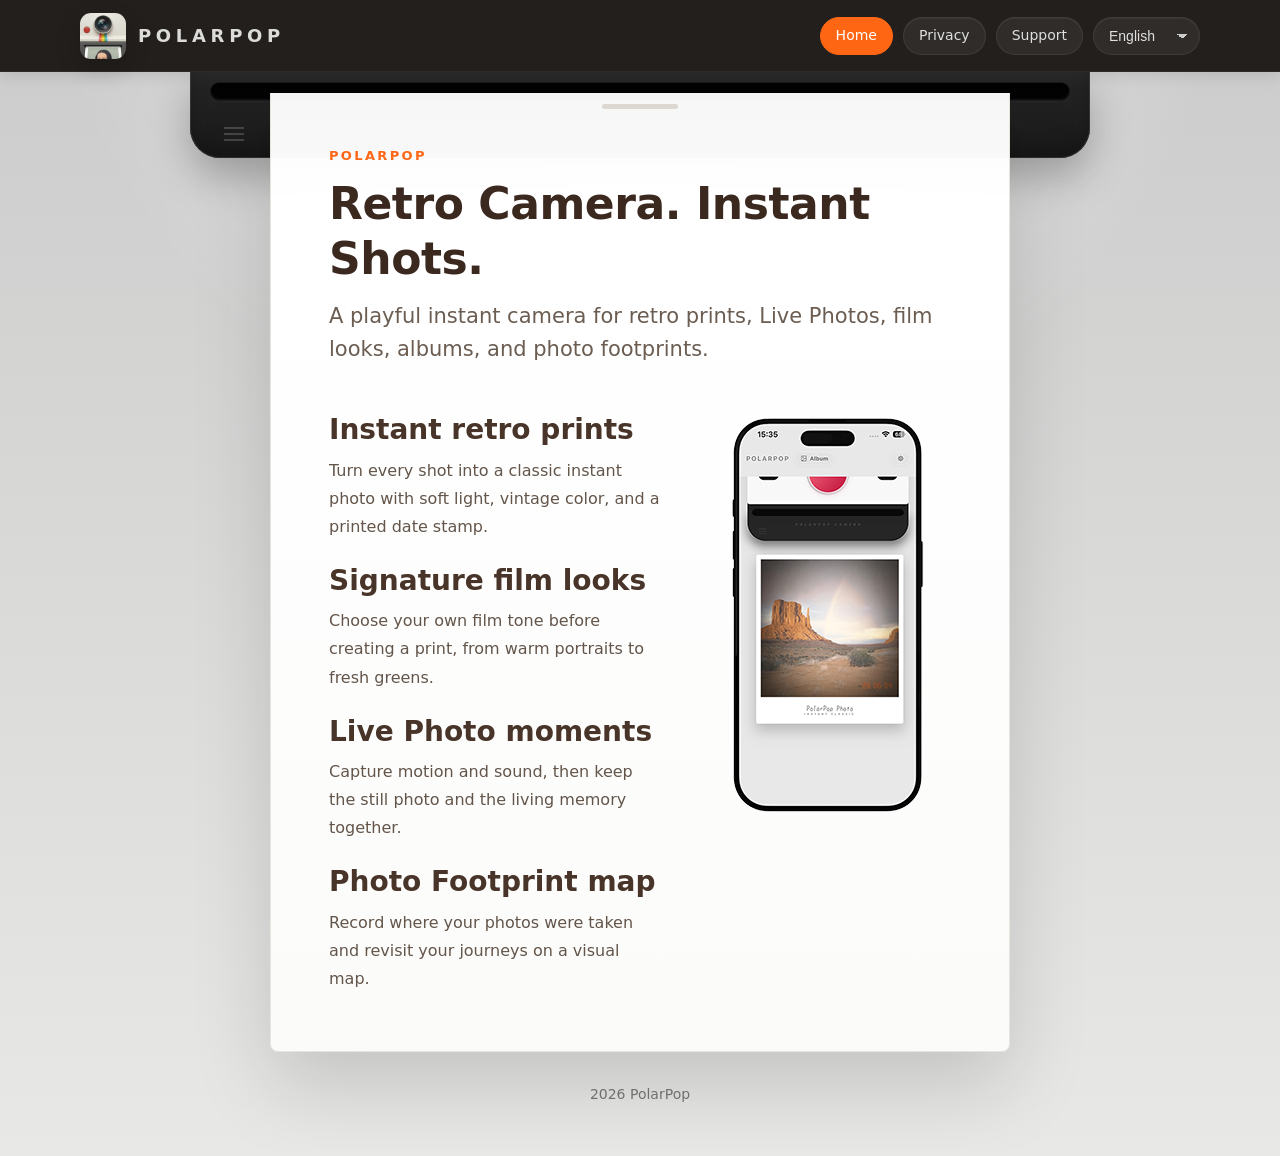
==== index.html @ f8a4aecf "Add files via upload" ====
<!doctype html>
<html lang="en">
<head>
  <meta charset="utf-8">
  <meta name="viewport" content="width=device-width, initial-scale=1">
  <title>PolarPop</title>
  <link rel="icon" href="assets/ios_app_icon.png">
  <link rel="stylesheet" href="style.css">
</head>
<body data-initial-view="home">
  <main class="page">
    <header class="topbar">
      <a class="brand" href="index.html" data-view-link="home" aria-label="PolarPop">
        <img src="assets/ios_app_icon.png" alt="">
        <span class="wordmark">POLARPOP</span>
      </a>
      <nav class="nav" aria-label="Site">
        <a href="index.html" data-view-link="home" data-copy="homeNav">Home</a>
        <a href="privacy.html" data-view-link="privacy" data-copy="privacyNav">Privacy</a>
        <a href="support.html" data-view-link="support" data-copy="supportNav">Support</a>
        <label class="language">
          <select id="languageSelect" aria-label="Language"></select>
        </label>
      </nav>
    </header>

    <section class="slot-stage" aria-live="polite">
      <div class="output-dock" aria-hidden="true">
        <div class="dock-face"></div>
        <div class="dock-wordmark">POLARPOP CAMERA</div>
      </div>

      <div class="paper-track">
        <article id="paperSheet" class="photo-paper">
          <div id="paperContent"></div>
        </article>
      </div>

      <div class="output-mouth"></div>
    </section>

    <footer class="footer">
      <span>2026 PolarPop</span>
    </footer>
  </main>
  <script src="site.js"></script>
</body>
</html>
---- style.css ----
:root {
  --bg: #d8d8d8;
  --paper: #fbfbfa;
  --ink: #483d35;
  --muted: #666;
  --line: #e7e3dd;
  --orange: #ff6614;
  --slot: #181818;
  --slot-deep: #050505;
  --shadow: 0 30px 80px rgba(0, 0, 0, 0.22);
  --track-pad-x: 80px;
  --track-pad-bottom: 100px;
}

* {
  box-sizing: border-box;
}

body {
  margin: 0;
  min-height: 100vh;
  background:
    radial-gradient(circle at 50% -8rem, rgba(255, 255, 255, 0.7), transparent 38rem),
    linear-gradient(180deg, #cbcbcb 0%, #e8e8e6 100%);
  color: var(--ink);
  font-family: Inter, ui-sans-serif, system-ui, -apple-system, BlinkMacSystemFont, "Segoe UI", sans-serif;
  overflow-x: hidden;
}

a {
  color: inherit;
}

.page {
  width: min(1120px, calc(100% - 32px));
  margin: 0 auto;
  padding: 0 0 54px;
}

.topbar {
  position: relative;
  z-index: 20;
  display: flex;
  align-items: center;
  justify-content: space-between;
  gap: 18px;
  min-height: 72px;
  margin-bottom: 0;
  padding: 0 max(16px, calc((100vw - 1120px) / 2));
  background: #221f1c;
  border-bottom: 1px solid rgba(255, 255, 255, 0.05);
  box-shadow: 0 4px 15px rgba(0, 0, 0, 0.1);
  
  /* Full-width breakout */
  width: 100vw;
  left: 50%;
  right: 50%;
  margin-left: -50vw;
  margin-right: -50vw;
}

.brand {
  display: flex;
  align-items: center;
  gap: 12px;
  text-decoration: none;
}

.brand img {
  display: block;
  width: 46px;
  height: 46px;
  border-radius: 24%;
  box-shadow: 0 10px 24px rgba(0, 0, 0, 0.18);
}

.wordmark {
  letter-spacing: 0.26em;
  font-weight: 850;
  font-size: 18px;
  color: #dbdbd9;
}

.nav {
  display: flex;
  align-items: center;
  justify-content: flex-end;
  gap: 10px;
  flex-wrap: wrap;
}

.nav a,
.language select {
  min-height: 38px;
  border: 1px solid rgba(255, 255, 255, 0.08);
  border-radius: 999px;
  background: rgba(255, 255, 255, 0.06);
  color: rgba(255, 255, 255, 0.85);
  padding: 9px 15px;
  font-size: 14px;
  text-decoration: none;
  box-shadow: inset 0 1px 0 rgba(255, 255, 255, 0.05);
  transition: all 0.2s ease;
}

.nav a:hover,
.language select:hover {
  background: rgba(255, 255, 255, 0.12);
  color: #ffffff;
  border-color: rgba(255, 255, 255, 0.15);
}

.nav a.is-active {
  background: var(--orange);
  border-color: var(--orange);
  color: #fff;
}

.language select {
  appearance: none;
  padding-right: 34px;
  background-image: linear-gradient(45deg, transparent 50%, #ccc 50%), linear-gradient(135deg, #ccc 50%, transparent 50%);
  background-position: calc(100% - 17px) 16px, calc(100% - 12px) 16px;
  background-size: 5px 5px, 5px 5px;
  background-repeat: no-repeat;
}

.slot-stage {
  position: relative; /* Context for absolute output-mouth sibling */
  width: min(900px, 100%);
  margin: 0 auto;
  padding-top: 0;
}

.output-dock {
  position: relative;
  z-index: auto;
  width: 100%;
  min-height: 86px;
  overflow: visible;
  border-radius: 0 0 30px 30px;
  background:
    linear-gradient(180deg, rgba(255, 255, 255, 0.08), transparent 34%),
    linear-gradient(180deg, #292929 0%, #202020 52%, #1b1b1b 100%);
  box-shadow:
    0 18px 40px rgba(0, 0, 0, 0.26); /* Removed top inset highlight */
}

.output-dock::before {
  content: "";
  position: absolute;
  z-index: 14;
  inset: 0;
  border-radius: inherit;
  border: 1px solid rgba(255, 255, 255, 0.1);
  border-top: none; /* Make top edge flat and borderless to blend into header */
  pointer-events: none;
}

.output-mouth {
  position: absolute;
  right: 20px;
  top: 10px;
  left: 20px;
  height: 18px;
  pointer-events: none;
}

.output-mouth::before {
  content: "";
  position: absolute;
  z-index: 13; /* In front of paper (z-index 10) */
  top: 0;
  left: 0;
  right: 0;
  height: 10px;
  background: #030303;
  border-top-left-radius: 9px;
  border-top-right-radius: 9px;
  border: 1px solid #18191b;
  border-bottom: none;
  box-shadow: inset 0 4px 5px rgba(0, 0, 0, 0.98);
}

.output-mouth::after {
  content: "";
  position: absolute;
  z-index: 9; /* Behind paper (z-index 10) but in front of dock-face (z-index 8) */
  top: 9px;
  left: 0;
  right: 0;
  height: 9px;
  background: #030303;
  border-bottom-left-radius: 9px;
  border-bottom-right-radius: 9px;
  border: 1px solid #18191b;
  border-top: none;
  box-shadow:
    inset 0 -1px 2px rgba(255, 255, 255, 0.08),
    0 1px 2px rgba(255, 255, 255, 0.04);
}

.dock-face {
  position: absolute;
  z-index: 8; /* Behind bottom lip of slot (z-index 9) and paper (z-index 10) */
  top: 0;
  right: 0;
  bottom: 0;
  left: 0;
  border-radius: 0 0 30px 30px;
  background:
    linear-gradient(180deg, rgba(255, 255, 255, 0.04), transparent 22%),
    linear-gradient(180deg, #242424 0%, #1f1f1f 56%, #1a1a1a 100%);
  box-shadow:
    inset 0 -10px 20px rgba(0, 0, 0, 0.18); /* Removed top inset highlight */
  pointer-events: none;
}

.output-dock::after {
  content: "";
  position: absolute;
  z-index: 9; /* Behind paper (z-index 10) but in front of dock-face (z-index 8) */
  left: 34px;
  bottom: 17px;
  width: 20px;
  height: 14px;
  opacity: 0.18;
  background:
    linear-gradient(#fff, #fff) 0 0 / 20px 2px no-repeat,
    linear-gradient(#fff, #fff) 0 6px / 20px 2px no-repeat,
    linear-gradient(#fff, #fff) 0 12px / 20px 2px no-repeat;
}

.dock-wordmark {
  position: absolute;
  z-index: 9; /* Behind paper (z-index 10) but in front of dock-face (z-index 8) */
  right: 0;
  bottom: 24px;
  left: 0;
  color: rgba(255, 255, 255, 0.15);
  font-size: 11px;
  font-weight: 850;
  letter-spacing: 0.46em;
  text-align: center;
}

.paper-track {
  position: relative;
  z-index: 10;
  width: min(calc(760px + var(--track-pad-x) * 2), 100%);
  margin: -68px auto 0;
  padding: 0 var(--track-pad-x) var(--track-pad-bottom) var(--track-pad-x);
  overflow: hidden;
}

.photo-paper {
  position: relative;
  z-index: 7;
  transform-origin: top center;
  min-height: 570px;
  padding: clamp(38px, 5.4vw, 58px);
  border: 1px solid var(--line);
  border-top: none;
  border-radius: 0 0 8px 8px;
  background:
    linear-gradient(180deg, rgba(255, 255, 255, 0.96) 0%, #fff 18%, var(--paper) 100%);
  box-shadow:
    0 34px 80px rgba(0, 0, 0, 0.15),
    inset 0 1px 0 rgba(255, 255, 255, 0.92);
}

.photo-paper::before {
  content: "";
  position: absolute;
  top: 14px;
  left: 50%;
  width: 76px;
  height: 5px;
  transform: translateX(-50%);
  border-radius: 999px;
  background: #ddd9d2;
}

.photo-paper.is-printing {
  animation: printPaper 1050ms cubic-bezier(0.18, 0.86, 0.22, 1) both;
}

.paper-eyebrow {
  margin-bottom: 13px;
  color: var(--orange);
  font-size: 13px;
  font-weight: 850;
  letter-spacing: 0.18em;
  text-transform: uppercase;
}

.paper-heading {
  padding: 0 0 12px;
  border-bottom: none;
  margin-bottom: 20px;
}

.paper-heading h1 {
  margin: 0;
  color: #3b281f;
  font-size: clamp(28px, 4.5vw, 44px);
  line-height: 1.25;
  letter-spacing: -0.01em;
}

.paper-heading p {
  margin: 14px 0 0;
  max-width: 660px;
  color: #6b5d52;
  font-size: clamp(17px, 2.1vw, 21px);
  line-height: 1.58;
}

.meta {
  margin-top: 12px;
  color: #777;
  font-size: 14px;
}

.home-grid {
  display: grid;
  grid-template-areas:
    "header header"
    "main aside";
  grid-template-columns: 1.15fr 0.85fr;
  gap: 16px clamp(24px, 4vw, 44px);
  align-items: start;
}

.home-grid .paper-heading {
  grid-area: header;
}

.home-main {
  grid-area: main;
}

.home-aside {
  grid-area: aside;
}

.paper-hero {
  margin: 0;
  display: flex;
  justify-content: center;
  position: sticky;
  top: 24px;
}

.paper-hero img {
  display: block;
  max-width: 100%;
  height: auto;
}

.section-list {
  display: grid;
  gap: 24px;
}

.paper-section h2 {
  margin: 0 0 10px;
  color: #483428;
  font-size: clamp(22px, 2.6vw, 28px);
  line-height: 1.15;
}

.paper-section p {
  margin: 0;
  color: #63554a;
  font-size: 16px;
  line-height: 1.76;
}

@keyframes printPaper {
  0% {
    transform: translateY(-100%);
    filter: brightness(1.05);
  }
  100% {
    transform: translateY(0);
    filter: brightness(1);
  }
}

.footer {
  width: min(760px, calc(100% - 36px));
  margin: calc(34px - var(--track-pad-bottom)) auto 0;
  color: #777;
  font-size: 14px;
  display: flex;
  justify-content: center;
  gap: 16px;
  flex-wrap: wrap;
}

@media (prefers-reduced-motion: reduce) {
  .photo-paper.is-printing {
    animation: none;
  }
}

@media (max-width: 920px) {
  :root {
    --track-pad-x: 40px;
  }
}

@media (max-width: 760px) {
  :root {
    --track-pad-x: 18px;
    --track-pad-bottom: 60px;
  }

  .page {
    width: min(100% - 22px, 1120px);
    padding-top: 0;
  }

  .topbar {
    align-items: flex-start;
    flex-direction: column;
    padding: 16px var(--track-pad-x);
    min-height: auto;
    gap: 12px;
  }

  .nav {
    width: 100%;
    justify-content: flex-start;
  }

  .slot-stage {
    padding-top: 0;
  }

  .output-dock {
    min-height: 76px;
    border-radius: 0 0 24px 24px;
  }

  .output-mouth {
    right: 14px;
    left: 14px;
  }

  .paper-track {
    margin-top: -59px;
    padding-top: 0;
  }

  .dock-face {
    top: 0;
    border-radius: 0 0 24px 24px;
  }

  .dock-wordmark {
    font-size: 10px;
    letter-spacing: 0.36em;
  }

  .photo-paper {
    min-height: 540px;
    padding: 34px 24px;
    box-shadow:
      0 12px 24px rgba(0, 0, 0, 0.12),
      inset 0 1px 0 rgba(255, 255, 255, 0.92);
  }

  .paper-heading h1 {
    font-size: 42px;
  }

  .home-grid {
    grid-template-areas:
      "header"
      "aside"
      "main";
    grid-template-columns: 1fr;
    gap: 20px;
  }

  .paper-hero {
    position: static;
    margin: 8px 0 24px;
  }
}

@media (max-width: 480px) {
  :root {
    --track-pad-x: 16px;
    --track-pad-bottom: 40px;
  }

  .topbar {
    padding: 12px var(--track-pad-x);
  }

  .brand img {
    width: 42px;
    height: 42px;
  }

  .wordmark {
    font-size: 15px;
  }

  .nav a,
  .language,
  .language select {
    width: 100%;
  }

  .paper-track,
  .footer {
    width: min(100% - 12px, 760px);
  }

  .paper-heading h1 {
    font-size: 36px;
  }
}
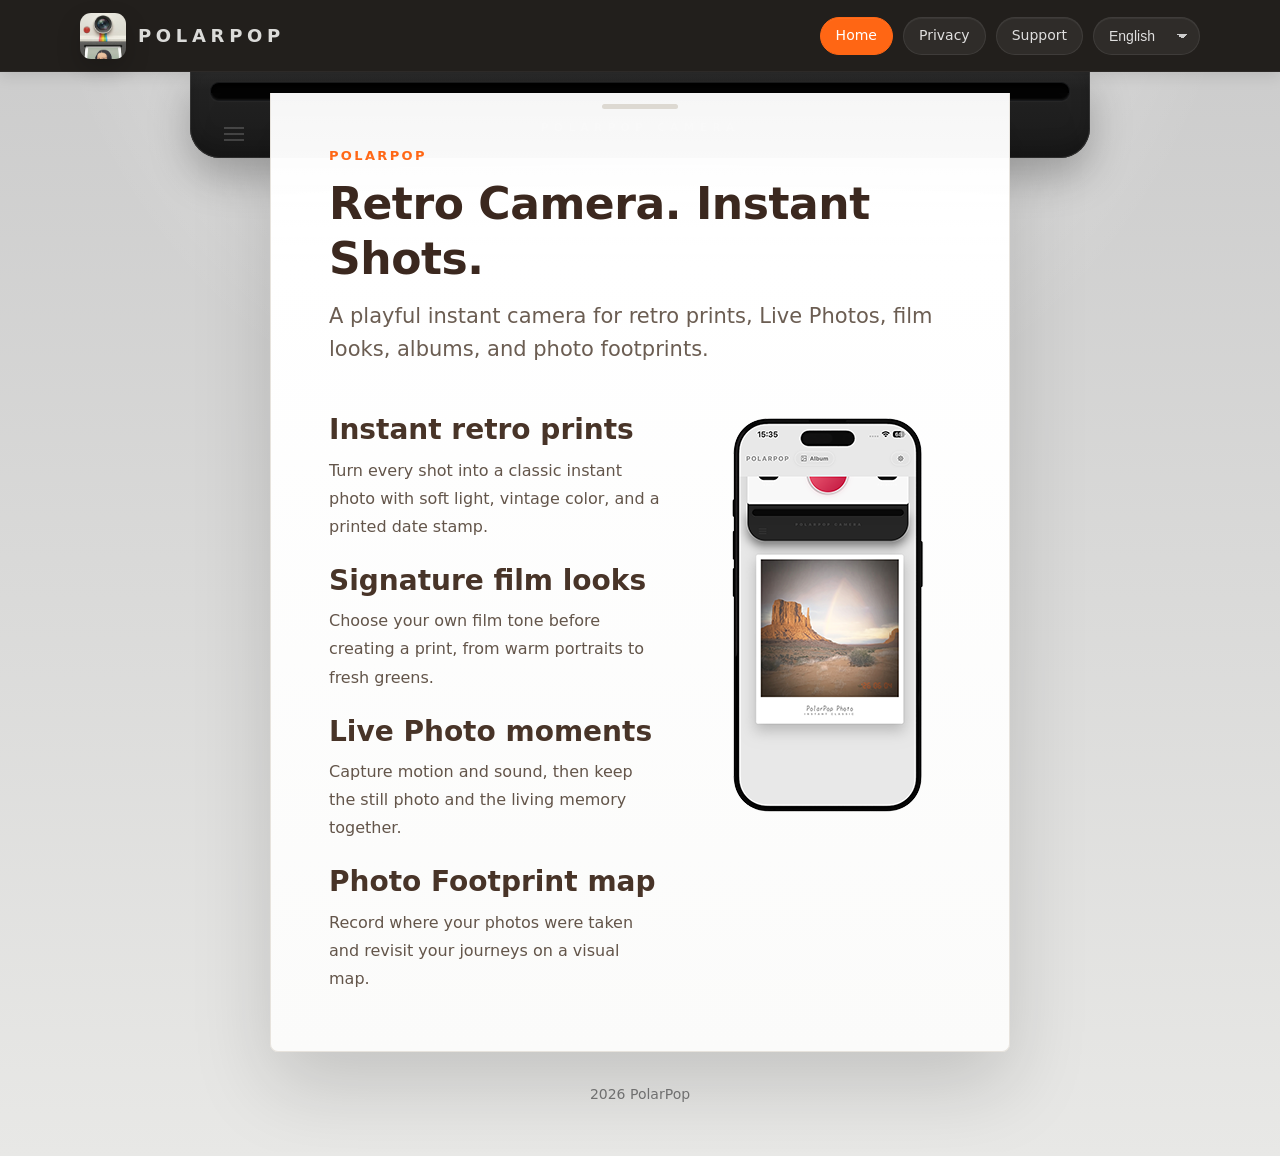
==== commit c12100ef: "Add files via upload" ====
--- a/index.html
+++ b/index.html
@@ -43,6 +43,6 @@
       <span>2026 PolarPop</span>
     </footer>
   </main>
-  <script src="site.js"></script>
+  <script src="site.js?v=20260624-privacy"></script>
 </body>
 </html>
